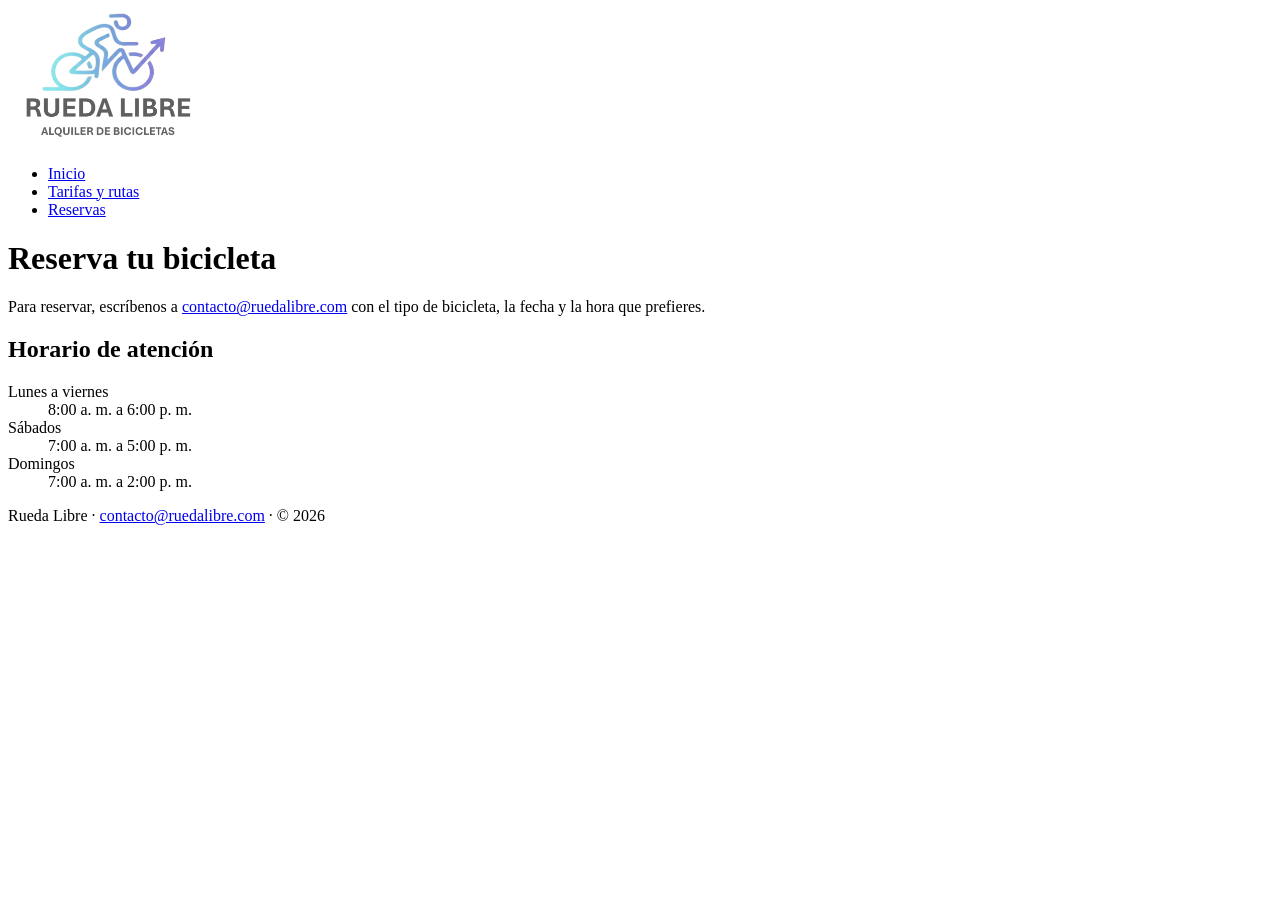
==== paginas/reservas.html @ f23b6e01 "feat: Se ajusta el contenido a semantico" ====
<!DOCTYPE html>
<html lang="en">

<head>
    <meta charset="UTF-8">
    <meta name="viewport" content="width=device-width, initial-scale=1.0">
    <title>Document</title>
</head>

<body>
    <nav>
        <img src="../img/LOGOPRINCIPAL.png" style="width: 200px;" alt="">
        <ul>
            <li><a href="../index.html">Inicio</a></li>
            <li><a href="tarifas.html">Tarifas y rutas</a></li>
            <li><a href="reservas.html">Reservas</a></li>
        </ul>
    </nav>
    <main>
        <h1>Reserva tu bicicleta</h1>
        <p>
            Para reservar, escríbenos a
            <a href="contacto@ruedalibre.com">contacto@ruedalibre.com</a>
            con el tipo de bicicleta, la fecha y la hora que prefieres.
        </p>

        <h2>Horario de atención</h2>
        <dl>
            <dt>Lunes a viernes</dt>
            <dd>8:00 a. m. a 6:00 p. m.</dd>

            <dt>Sábados</dt>
            <dd>7:00 a. m. a 5:00 p. m.</dd>

            <dt>Domingos</dt>
            <dd>7:00 a. m. a 2:00 p. m.</dd>
        </dl>
    </main>

    <footer>
        <p>Rueda Libre · <a href="contacto@ruedalibre.com">contacto@ruedalibre.com</a> · © 2026</p>
    </footer>
</body>

</html>
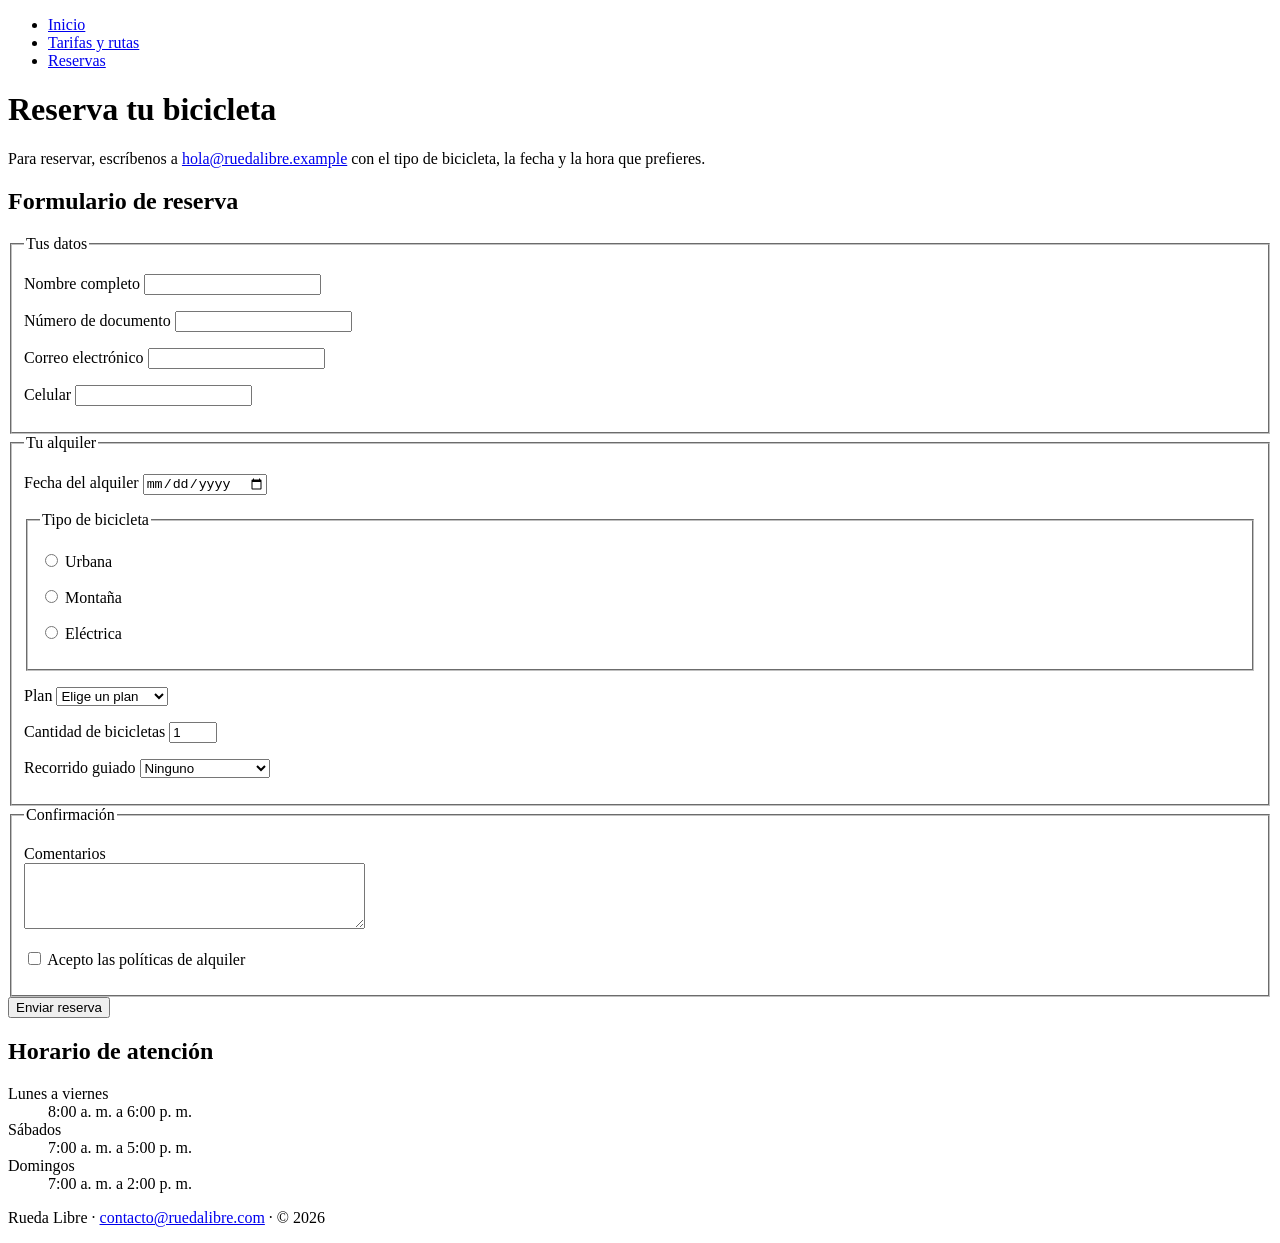
==== commit 91a1fade: "Se crea formulario de reserva" ====
--- a/paginas/reservas.html
+++ b/paginas/reservas.html
@@ -1,28 +1,129 @@
 <!DOCTYPE html>
-<html lang="en">
+<html lang="es">
 
 <head>
     <meta charset="UTF-8">
     <meta name="viewport" content="width=device-width, initial-scale=1.0">
-    <title>Document</title>
+    <meta name="description"
+        content="Reserva tu bicicleta en Rueda Libre. Escríbenos por correo y consulta nuestro horario de atención.">
+    <title>Reservas | Rueda Libre</title>
 </head>
 
 <body>
+
     <nav>
-        <img src="../img/LOGOPRINCIPAL.png" style="width: 200px;" alt="">
         <ul>
             <li><a href="../index.html">Inicio</a></li>
             <li><a href="tarifas.html">Tarifas y rutas</a></li>
             <li><a href="reservas.html">Reservas</a></li>
         </ul>
     </nav>
+
     <main>
         <h1>Reserva tu bicicleta</h1>
         <p>
             Para reservar, escríbenos a
-            <a href="contacto@ruedalibre.com">contacto@ruedalibre.com</a>
+            <a href="mailto:hola@ruedalibre.example">hola@ruedalibre.example</a>
             con el tipo de bicicleta, la fecha y la hora que prefieres.
         </p>
+
+        <section id="formulario">
+            <h2>Formulario de reserva</h2>
+
+            <form action="#" method="post">
+
+                <fieldset>
+                    <legend>Tus datos</legend>
+
+                    <p>
+                        <label for="nombre">Nombre completo</label>
+                        <input type="text" id="nombre" name="nombre" required>
+                    </p>
+
+                    <p>
+                        <label for="documento">Número de documento</label>
+                        <input type="text" id="documento" name="documento" required>
+                    </p>
+
+                    <p>
+                        <label for="correo">Correo electrónico</label>
+                        <input type="email" id="correo" name="correo" required>
+                    </p>
+
+                    <p>
+                        <label for="celular">Celular</label>
+                        <input type="tel" id="celular" name="celular" required>
+                    </p>
+                </fieldset>
+
+                <fieldset>
+                    <legend>Tu alquiler</legend>
+
+                    <p>
+                        <label for="fecha">Fecha del alquiler</label>
+                        <input type="date" id="fecha" name="fecha" required>
+                    </p>
+
+                    <fieldset>
+                        <legend>Tipo de bicicleta</legend>
+                        <p>
+                            <input type="radio" id="tipo-urbana" name="tipo_bicicleta" value="urbana" required>
+                            <label for="tipo-urbana">Urbana</label>
+                        </p>
+                        <p>
+                            <input type="radio" id="tipo-montana" name="tipo_bicicleta" value="montana">
+                            <label for="tipo-montana">Montaña</label>
+                        </p>
+                        <p>
+                            <input type="radio" id="tipo-electrica" name="tipo_bicicleta" value="electrica">
+                            <label for="tipo-electrica">Eléctrica</label>
+                        </p>
+                    </fieldset>
+
+                    <p>
+                        <label for="plan">Plan</label>
+                        <select id="plan" name="plan" required>
+                            <option value="">Elige un plan</option>
+                            <option value="1-hora">1 hora</option>
+                            <option value="medio-dia">Medio día (4 h)</option>
+                            <option value="dia-completo">Día completo</option>
+                        </select>
+                    </p>
+
+                    <p>
+                        <label for="cantidad">Cantidad de bicicletas</label>
+                        <input type="number" id="cantidad" name="cantidad" min="1" max="10" value="1" required>
+                    </p>
+
+                    <p>
+                        <label for="recorrido">Recorrido guiado</label>
+                        <select id="recorrido" name="recorrido">
+                            <option value="ninguno">Ninguno</option>
+                            <option value="rio-y-parques">Río y Parques</option>
+                            <option value="sabores-de-barrio">Sabores de Barrio</option>
+                            <option value="reto-las-palmas">Reto Las Palmas</option>
+                        </select>
+                    </p>
+                </fieldset>
+
+                <fieldset>
+                    <legend>Confirmación</legend>
+
+                    <p>
+                        <label for="comentarios">Comentarios</label><br>
+                        <textarea id="comentarios" name="comentarios" rows="4" cols="40"></textarea>
+                    </p>
+
+                    <p>
+                        <input type="checkbox" id="politicas" name="politicas" value="aceptadas" required>
+                        <label for="politicas">Acepto las políticas de alquiler</label>
+                    </p>
+                </fieldset>
+
+                <button type="submit">Enviar reserva</button>
+
+            </form>
+        </section>
 
         <h2>Horario de atención</h2>
         <dl>
@@ -40,6 +141,9 @@
     <footer>
         <p>Rueda Libre · <a href="contacto@ruedalibre.com">contacto@ruedalibre.com</a> · © 2026</p>
     </footer>
+
 </body>
 
+</html>
+
 </html>
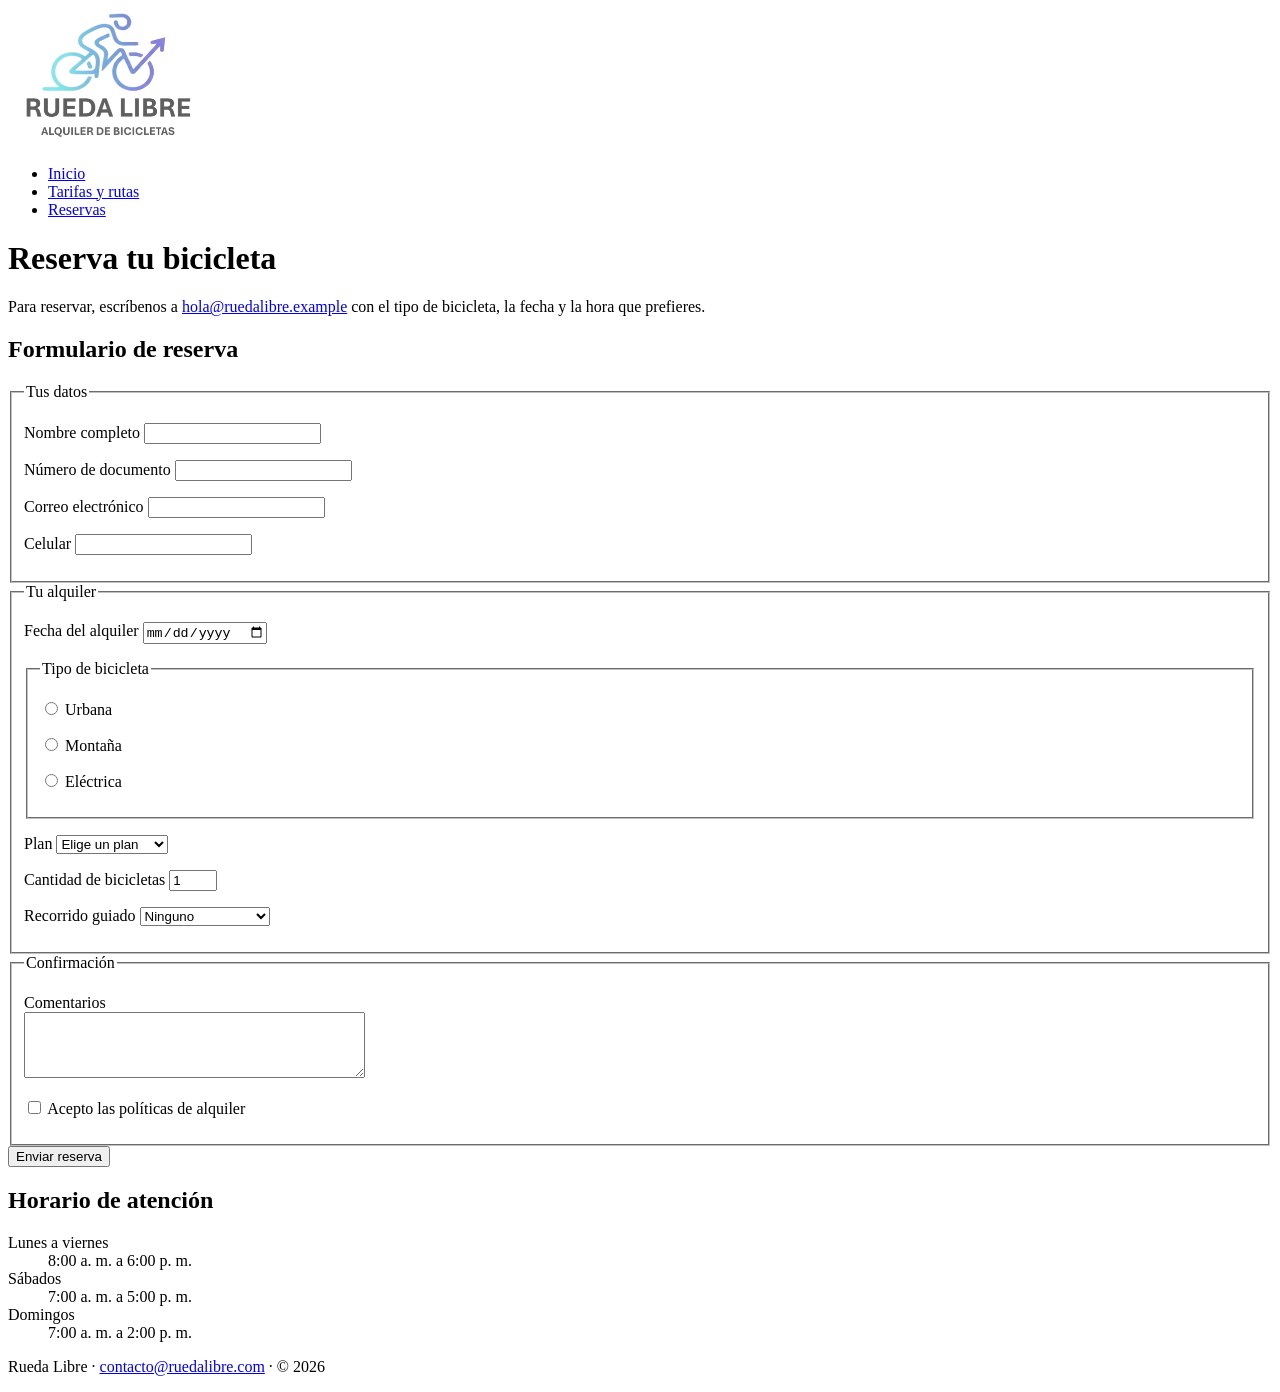
==== commit 9b11f5db: "fix: se acomoda logo en cada pagina" ====
--- a/paginas/reservas.html
+++ b/paginas/reservas.html
@@ -10,14 +10,17 @@
 </head>
 
 <body>
-
-    <nav>
+<header>
+    <img src="../img/LOGOPRINCIPAL.png" style="width: 200px;" alt="logo de rueda libre">
+     <nav>
         <ul>
             <li><a href="../index.html">Inicio</a></li>
             <li><a href="tarifas.html">Tarifas y rutas</a></li>
             <li><a href="reservas.html">Reservas</a></li>
         </ul>
     </nav>
+</header>
+   
 
     <main>
         <h1>Reserva tu bicicleta</h1>
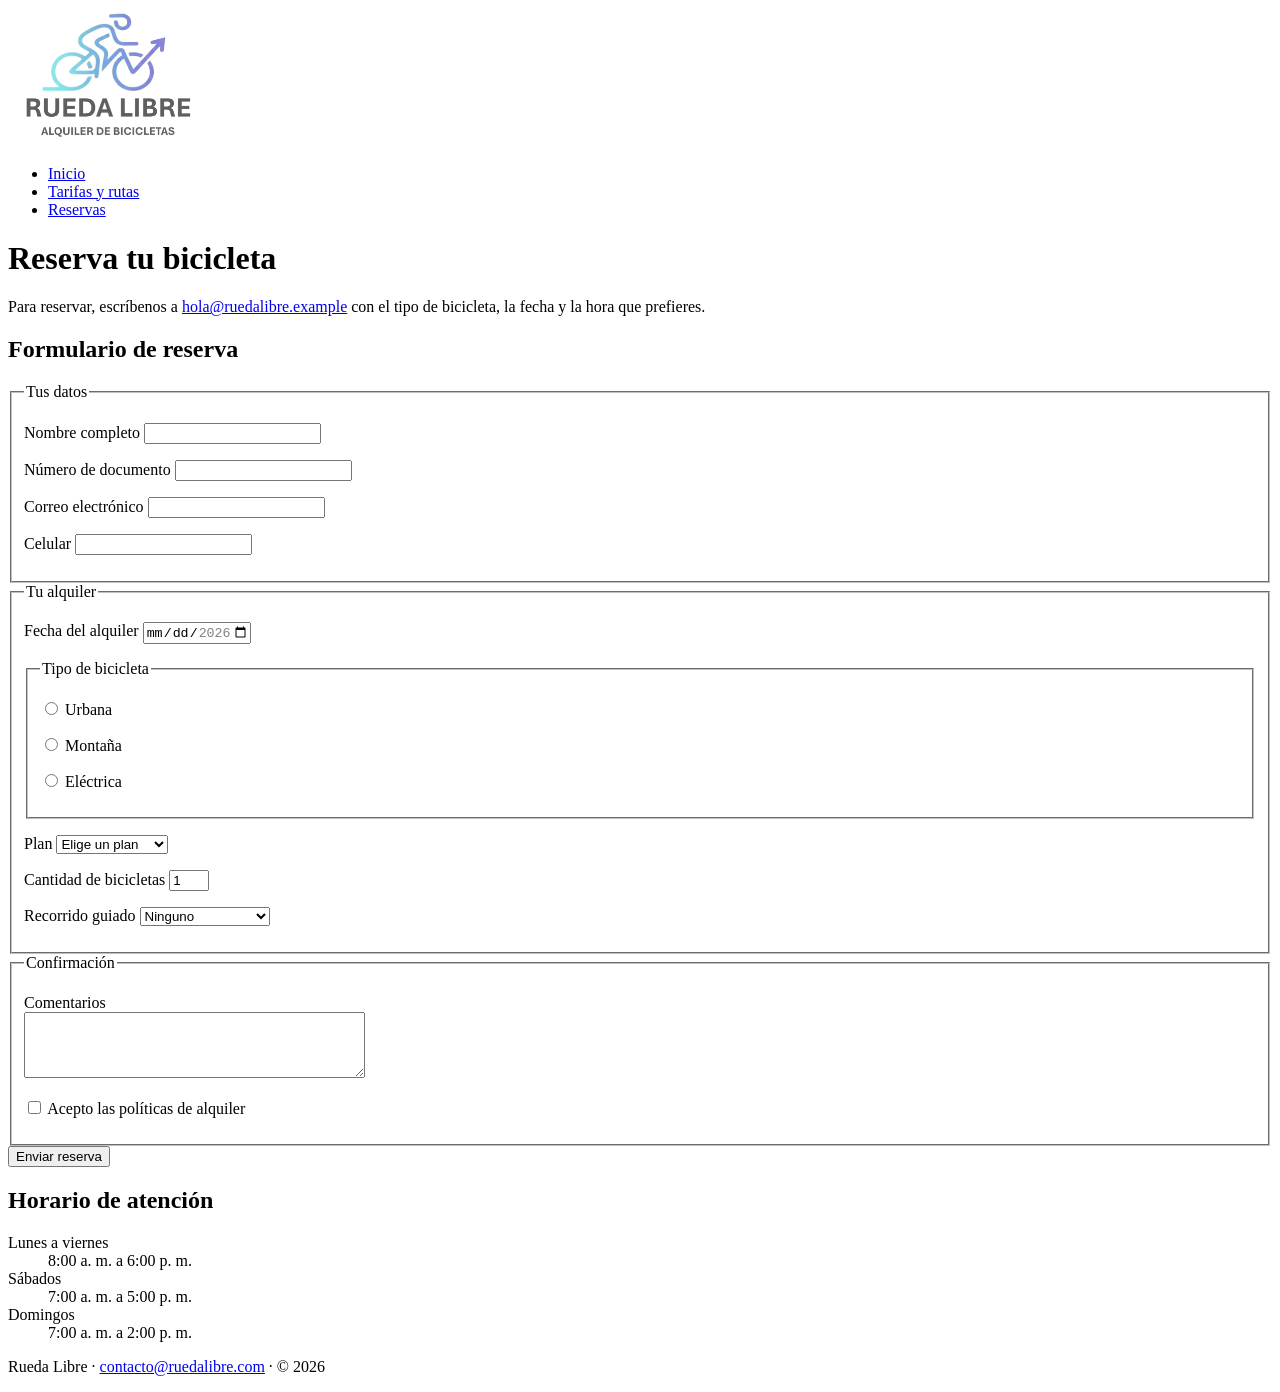
==== commit 9d65ce0d: "feat: se definen las reglas de los formularios" ====
--- a/paginas/reservas.html
+++ b/paginas/reservas.html
@@ -10,17 +10,17 @@
 </head>
 
 <body>
-<header>
-    <img src="../img/LOGOPRINCIPAL.png" style="width: 200px;" alt="logo de rueda libre">
-     <nav>
-        <ul>
-            <li><a href="../index.html">Inicio</a></li>
-            <li><a href="tarifas.html">Tarifas y rutas</a></li>
-            <li><a href="reservas.html">Reservas</a></li>
-        </ul>
-    </nav>
-</header>
-   
+    <header>
+        <img src="../img/LOGOPRINCIPAL.png" style="width: 200px;" alt="logo de rueda libre">
+        <nav>
+            <ul>
+                <li><a href="../index.html">Inicio</a></li>
+                <li><a href="tarifas.html">Tarifas y rutas</a></li>
+                <li><a href="reservas.html">Reservas</a></li>
+            </ul>
+        </nav>
+    </header>
+
 
     <main>
         <h1>Reserva tu bicicleta</h1>
@@ -40,12 +40,14 @@
 
                     <p>
                         <label for="nombre">Nombre completo</label>
-                        <input type="text" id="nombre" name="nombre" required>
+                        <input type="text" id="nombre" name="nombre" required minlength="3"
+                            title="Escribe tu nombre completo (mínimo 3 caracteres)">
                     </p>
 
                     <p>
                         <label for="documento">Número de documento</label>
-                        <input type="text" id="documento" name="documento" required>
+                        <input type="text" id="documento" name="documento" required inputmode="numeric"
+                            pattern="[0-9]{6,10}" title="Solo números, entre 6 y 10 dígitos. Ejemplo: 1234567890">
                     </p>
 
                     <p>
@@ -55,7 +57,8 @@
 
                     <p>
                         <label for="celular">Celular</label>
-                        <input type="tel" id="celular" name="celular" required>
+                        <input type="tel" id="celular" name="celular" required pattern="3[0-9]{9}"
+                            title="10 dígitos y debe empezar por 3. Ejemplo: 3001234567">
                     </p>
                 </fieldset>
 
@@ -64,7 +67,7 @@
 
                     <p>
                         <label for="fecha">Fecha del alquiler</label>
-                        <input type="date" id="fecha" name="fecha" required>
+                        <input type="date" id="fecha" name="fecha" required min="2026-11-01" max="2026-12-31">
                     </p>
 
                     <fieldset>
@@ -95,7 +98,7 @@
 
                     <p>
                         <label for="cantidad">Cantidad de bicicletas</label>
-                        <input type="number" id="cantidad" name="cantidad" min="1" max="10" value="1" required>
+                        <input type="number" id="cantidad" name="cantidad" min="1" max="6" value="1" required>
                     </p>
 
                     <p>
@@ -114,7 +117,7 @@
 
                     <p>
                         <label for="comentarios">Comentarios</label><br>
-                        <textarea id="comentarios" name="comentarios" rows="4" cols="40"></textarea>
+                        <textarea id="comentarios" name="comentarios" rows="4" cols="40" maxlength="300"></textarea>
                     </p>
 
                     <p>
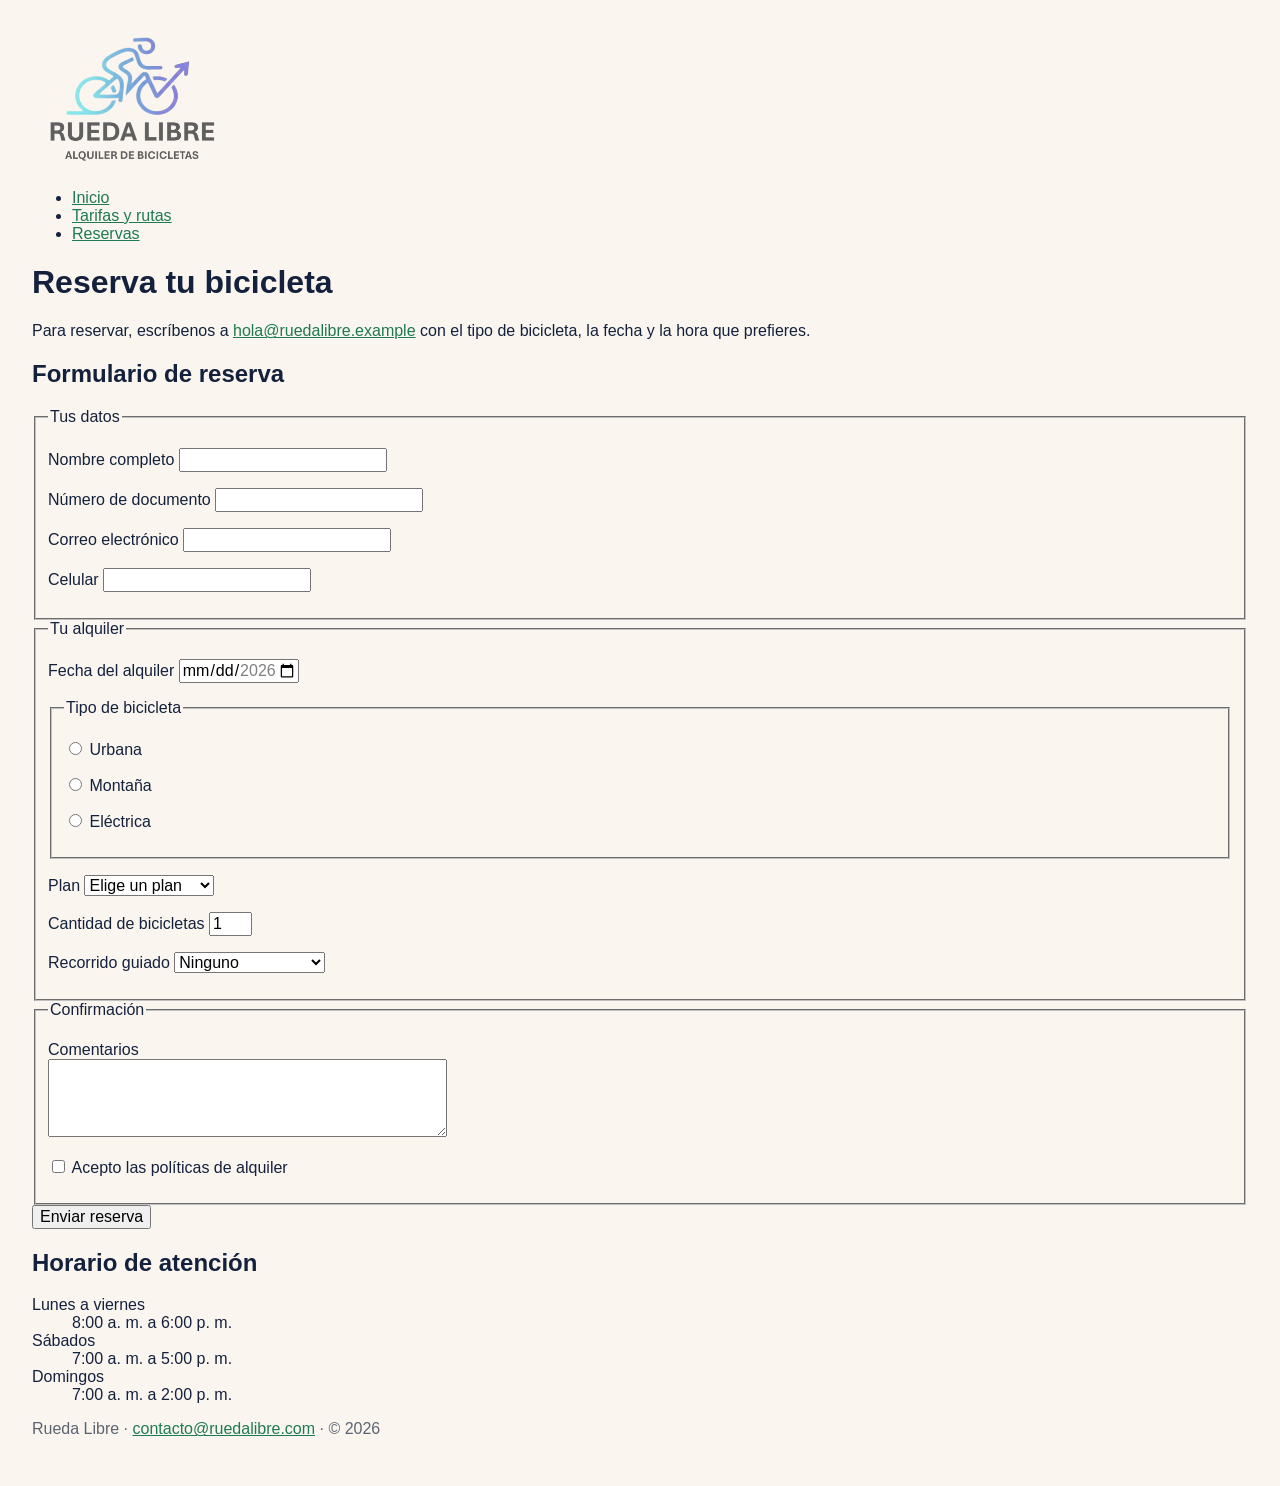
==== commit 93dd8046: "style: identidad rueda libre" ====
--- a/paginas/reservas.html
+++ b/paginas/reservas.html
@@ -6,6 +6,7 @@
     <meta name="viewport" content="width=device-width, initial-scale=1.0">
     <meta name="description"
         content="Reserva tu bicicleta en Rueda Libre. Escríbenos por correo y consulta nuestro horario de atención.">
+        <link rel="stylesheet" href="../css/style.css">
     <title>Reservas | Rueda Libre</title>
 </head>
 
@@ -26,7 +27,7 @@
         <h1>Reserva tu bicicleta</h1>
         <p>
             Para reservar, escríbenos a
-            <a href="mailto:hola@ruedalibre.example">hola@ruedalibre.example</a>
+            <a href="contacto@ruedalibre.example">hola@ruedalibre.example</a>
             con el tipo de bicicleta, la fecha y la hora que prefieres.
         </p>
 
--- a/css/style.css
+++ b/css/style.css
@@ -0,0 +1,59 @@
+/* Rueda Libre – hoja de estilos principal */
+
+:root {
+  /* Colores de marca */
+  --color-verde-ruta: #1E7A4F;
+  --color-naranja-pedal: #F39A2B;
+  --color-azul-noche: #14213D;
+  --color-crema: #FAF6EF;
+  --color-gris-asfalto: #5B6470;
+
+  /* Tipografías (con respaldo) */
+  --fuente-titulos: "Montserrat", Arial, sans-serif;
+  --fuente-texto: "Open Sans", Arial, sans-serif;
+
+  /* Escala de espaciado */
+  --espacio-1: 0.5rem;
+  --espacio-2: 1rem;
+  --espacio-3: 1.5rem;
+  --espacio-4: 2.5rem;
+}
+
+/* El cuerpo define fuente, color y fondo; el resto lo hereda */
+body {
+  font-family: var(--fuente-texto);
+  font-weight: 400;
+  color: var(--color-azul-noche);
+  background-color: var(--color-crema);
+  padding: var(--espacio-3);
+}
+
+/* Todos los encabezados con un solo selector agrupado */
+h1, h2, h3, h4, h5, h6 {
+  font-family: var(--fuente-titulos);
+  font-weight: 700;
+}
+
+strong {
+  font-weight: 600;
+}
+
+/* Enlaces: Verde Ruta sobre Crema (4.93:1), siempre subrayados */
+a {
+  color: var(--color-verde-ruta);
+  text-decoration: underline;
+}
+
+/* Texto secundario: Gris Asfalto sobre Crema (5.57:1) */
+small,
+footer {
+  color: var(--color-gris-asfalto);
+}
+
+/* Los controles del formulario no heredan la fuente por defecto */
+button,
+input,
+select,
+textarea {
+  font: inherit;
+}
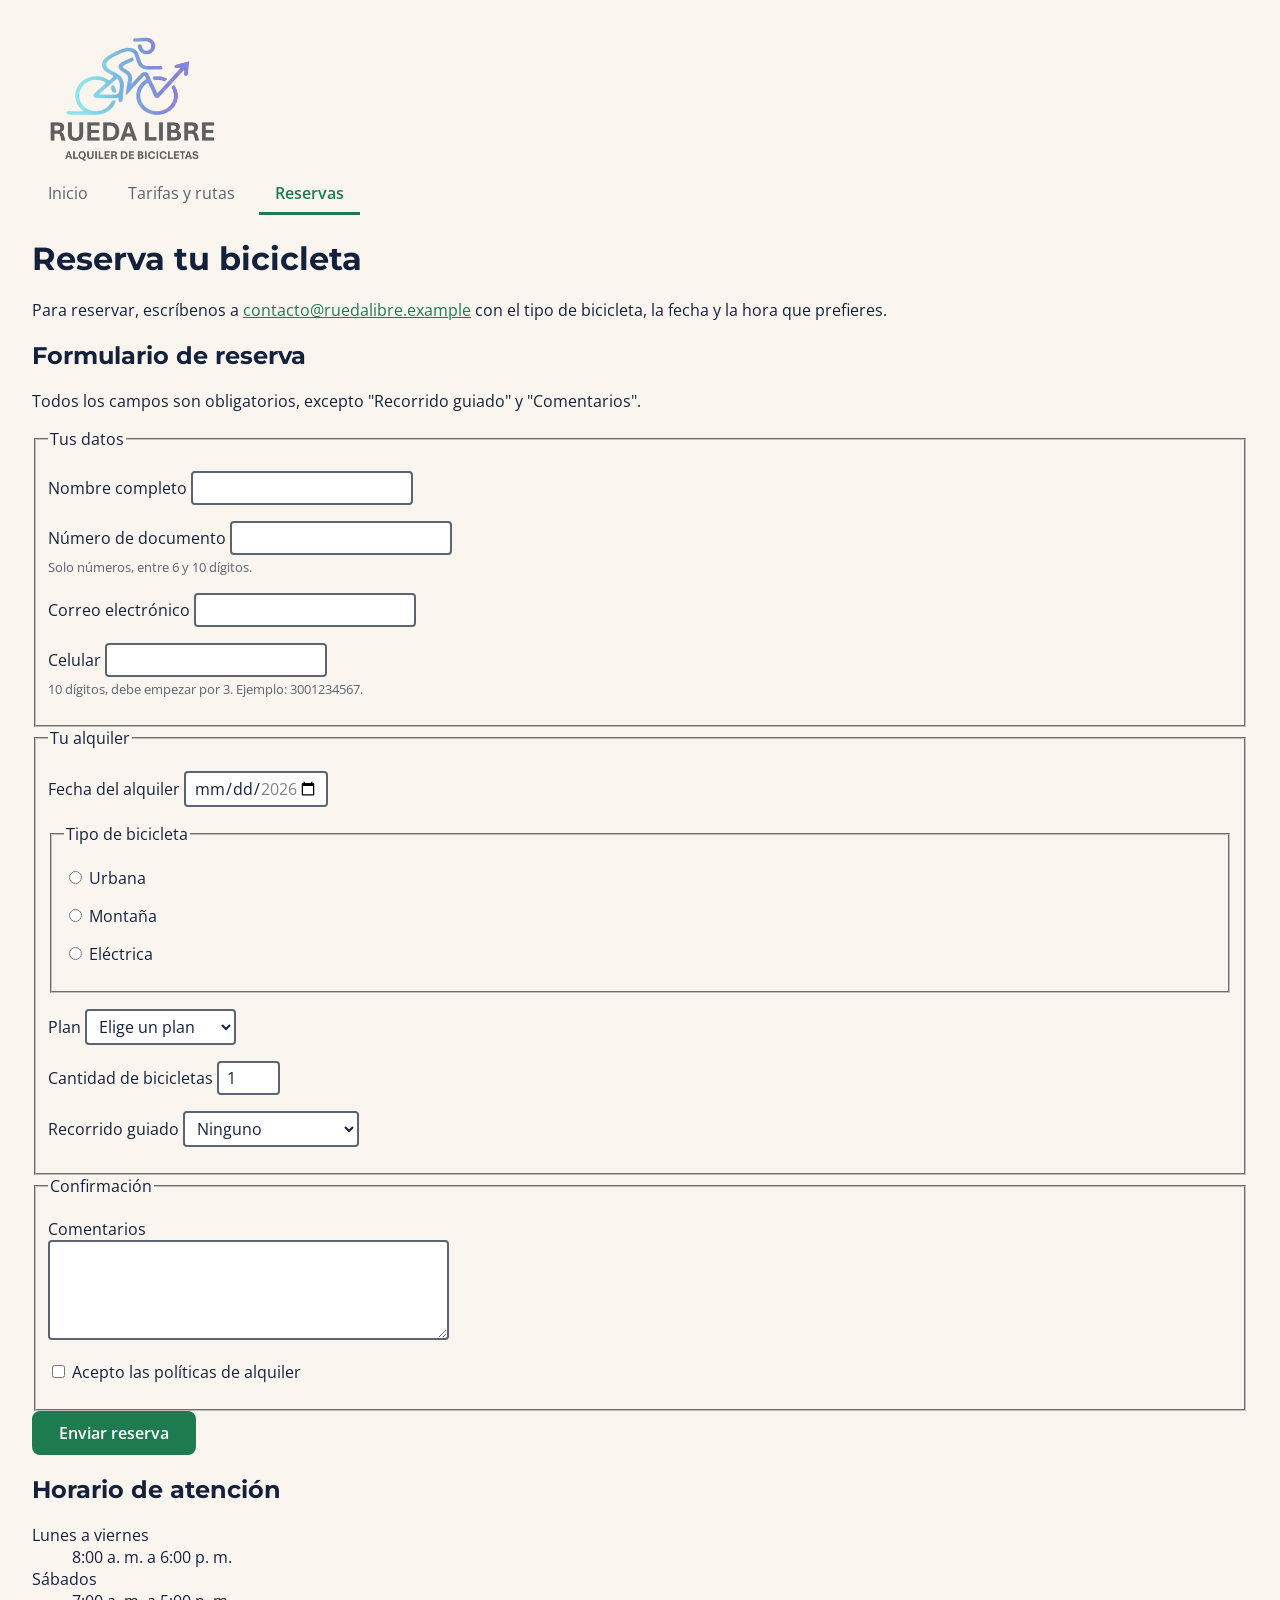
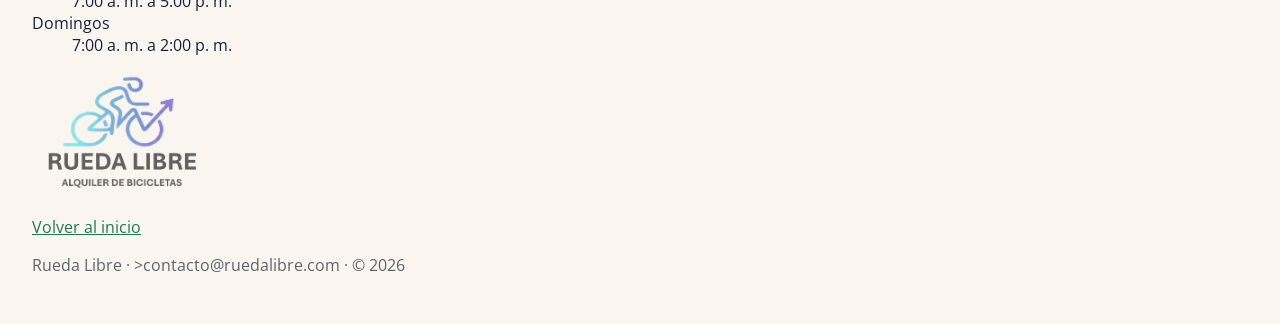
==== commit 5e10b94c: "feat: navegacion con estados y sin conflictos" ====
--- a/paginas/reservas.html
+++ b/paginas/reservas.html
@@ -6,33 +6,38 @@
     <meta name="viewport" content="width=device-width, initial-scale=1.0">
     <meta name="description"
         content="Reserva tu bicicleta en Rueda Libre. Escríbenos por correo y consulta nuestro horario de atención.">
-        <link rel="stylesheet" href="../css/style.css">
     <title>Reservas | Rueda Libre</title>
+    <link rel="preconnect" href="https://fonts.googleapis.com">
+    <link rel="preconnect" href="https://fonts.gstatic.com" crossorigin>
+    <link href="https://fonts.googleapis.com/css2?family=Montserrat:wght@700&family=Open+Sans:wght@400;600&display=swap"
+        rel="stylesheet">
+    <link rel="stylesheet" href="../style/style.css">
 </head>
 
 <body>
-    <header>
-        <img src="../img/LOGOPRINCIPAL.png" style="width: 200px;" alt="logo de rueda libre">
-        <nav>
-            <ul>
-                <li><a href="../index.html">Inicio</a></li>
-                <li><a href="tarifas.html">Tarifas y rutas</a></li>
-                <li><a href="reservas.html">Reservas</a></li>
-            </ul>
-        </nav>
-    </header>
+    <a href="../index.html" aria-label="Rueda Libre, ir al inicio">
+        <img src="../img/LOGOPRINCIPAL.png" style="width: 200px;" alt="logo Rueda Libre">
+    </a>
 
+    <nav aria-label="Menú principal">
+        <ul id="menu">
+            <li><a href="../index.html">Inicio</a></li>
+            <li><a href="tarifas.html">Tarifas y rutas</a></li>
+            <li><a href="reservas.html" class="activo" aria-current="page">Reservas</a></li>
+        </ul>
+    </nav>
 
-    <main>
+    <main id="contenido">
         <h1>Reserva tu bicicleta</h1>
         <p>
             Para reservar, escríbenos a
-            <a href="contacto@ruedalibre.example">hola@ruedalibre.example</a>
+            <a href="mailto:contacto@ruedalibre.example">contacto@ruedalibre.example</a>
             con el tipo de bicicleta, la fecha y la hora que prefieres.
         </p>
 
         <section id="formulario">
             <h2>Formulario de reserva</h2>
+            <p>Todos los campos son obligatorios, excepto "Recorrido guiado" y "Comentarios".</p>
 
             <form action="#" method="post">
 
@@ -41,25 +46,29 @@
 
                     <p>
                         <label for="nombre">Nombre completo</label>
-                        <input type="text" id="nombre" name="nombre" required minlength="3"
+                        <input type="text" id="nombre" name="nombre" required minlength="3" autocomplete="name"
                             title="Escribe tu nombre completo (mínimo 3 caracteres)">
                     </p>
 
                     <p>
                         <label for="documento">Número de documento</label>
                         <input type="text" id="documento" name="documento" required inputmode="numeric"
-                            pattern="[0-9]{6,10}" title="Solo números, entre 6 y 10 dígitos. Ejemplo: 1234567890">
+                            pattern="[0-9]{6,10}" aria-describedby="ayuda-documento"
+                            title="Solo números, entre 6 y 10 dígitos. Ejemplo: 1234567890">
+                        <br><small id="ayuda-documento">Solo números, entre 6 y 10 dígitos.</small>
                     </p>
 
                     <p>
                         <label for="correo">Correo electrónico</label>
-                        <input type="email" id="correo" name="correo" required>
+                        <input type="email" id="correo" name="correo" required autocomplete="email">
                     </p>
 
                     <p>
                         <label for="celular">Celular</label>
-                        <input type="tel" id="celular" name="celular" required pattern="3[0-9]{9}"
+                        <input type="tel" id="celular" name="celular" required pattern="3[0-9]{9}" autocomplete="tel"
+                            aria-describedby="ayuda-celular"
                             title="10 dígitos y debe empezar por 3. Ejemplo: 3001234567">
+                        <br><small id="ayuda-celular">10 dígitos, debe empezar por 3. Ejemplo: 3001234567.</small>
                     </p>
                 </fieldset>
 
@@ -127,7 +136,7 @@
                     </p>
                 </fieldset>
 
-                <button type="submit">Enviar reserva</button>
+                <button type="submit" class="boton">Enviar reserva</button>
 
             </form>
         </section>
@@ -146,11 +155,11 @@
     </main>
 
     <footer>
-        <p>Rueda Libre · <a href="contacto@ruedalibre.com">contacto@ruedalibre.com</a> · © 2026</p>
+        <img src="../img/LOGOPRINCIPAL.png" style="width: 180px;">
+        <p><a href="../index.html">Volver al inicio</a></p>
+        <p>Rueda Libre · >contacto@ruedalibre.com</a> · © 2026</p>
     </footer>
 
 </body>
 
-</html>
-
 </html>
--- a/style/style.css
+++ b/style/style.css
@@ -0,0 +1,175 @@
+/* Rueda Libre – hoja de estilos principal */
+
+:root {
+  /* Colores de marca */
+  --color-verde-ruta: #1E7A4F;
+  --color-naranja-pedal: #F39A2B;
+  --color-azul-noche: #14213D;
+  --color-crema: #FAF6EF;
+  --color-gris-asfalto: #5B6470;
+  --color-blanco: #FFFFFF; /* solo para texto sobre Verde Ruta y fondo de campos */
+
+  /* Tipografías (con respaldo) */
+  --fuente-titulos: "Montserrat", Arial, sans-serif;
+  --fuente-texto: "Open Sans", Arial, sans-serif;
+
+  /* Escala de espaciado */
+  --espacio-1: 0.5rem;
+  --espacio-2: 1rem;
+  --espacio-3: 1.5rem;
+  --espacio-4: 2.5rem;
+}
+
+/* El cuerpo define fuente, color y fondo; el resto lo hereda */
+body {
+  font-family: var(--fuente-texto);
+  font-weight: 400;
+  color: var(--color-azul-noche);
+  background-color: var(--color-crema);
+  padding: var(--espacio-3);
+}
+
+/* Todos los encabezados con un solo selector agrupado */
+h1, h2, h3, h4, h5, h6 {
+  font-family: var(--fuente-titulos);
+  font-weight: 700;
+}
+
+strong {
+  font-weight: 600;
+}
+
+/* Texto secundario: Gris Asfalto sobre Crema (5.57:1) */
+small,
+footer {
+  color: var(--color-gris-asfalto);
+}
+
+/* Los controles del formulario no heredan la fuente por defecto */
+button,
+input,
+select,
+textarea {
+  font: inherit;
+}
+
+/* ---------- Enlaces generales ---------- */
+
+/* Verde Ruta sobre Crema (4.93:1), siempre subrayados */
+a {
+  color: var(--color-verde-ruta);
+  text-decoration: underline;
+}
+
+/* Hover: Azul Noche sobre Crema (14.83:1) y subrayado más grueso */
+a:hover {
+  color: var(--color-azul-noche);
+  text-decoration-thickness: 3px;
+}
+
+/* Foco: contorno Azul Noche (14.83:1 contra el fondo Crema) */
+a:focus {
+  outline: 3px solid var(--color-azul-noche);
+  outline-offset: 2px;
+}
+
+/* ---------- Menú ---------- */
+
+#menu {
+  list-style: none;
+  display: flex;
+  flex-wrap: wrap;
+  gap: var(--espacio-1);
+  padding: 0;
+  margin: 0 0 var(--espacio-3);
+}
+
+/* Regla del compañero (con mis variables). Especificidad: (1,0,1) */
+#menu a {
+  color: var(--color-gris-asfalto); /* 5.57:1 sobre Crema */
+  display: inline-block;
+  padding: var(--espacio-1) var(--espacio-2);
+  text-decoration: none;
+  border-bottom: 3px solid transparent;
+}
+
+/* Regla del compañero, corregida.
+   Antes: ".activo" (0,1,0) perdía contra "#menu a" (1,0,1).
+   Ahora: "#menu a.activo" (1,1,1) gana, sin forzar nada. */
+#menu a.activo {
+  color: var(--color-verde-ruta); /* 4.93:1 sobre Crema */
+  font-weight: 600;
+  border-bottom-color: var(--color-verde-ruta);
+}
+
+/* Hover y foco: Azul Noche sobre Naranja Pedal (7.20:1).
+   Misma especificidad (1,1,1) que "#menu a.activo" y van después,
+   así que también se ven sobre el enlace de la página actual. */
+#menu a:hover,
+#menu a:focus {
+  background-color: var(--color-naranja-pedal);
+  color: var(--color-azul-noche);
+  border-bottom-color: var(--color-azul-noche);
+}
+
+#menu a:focus {
+  outline: 3px solid var(--color-azul-noche);
+  outline-offset: 2px;
+}
+
+/* ---------- Botón de llamada a la acción ---------- */
+
+.boton {
+  display: inline-block;
+  padding: var(--espacio-1) var(--espacio-3);
+  background-color: var(--color-verde-ruta);
+  color: var(--color-blanco); /* 5.31:1 sobre Verde Ruta */
+  border: 3px solid var(--color-verde-ruta);
+  border-radius: 0.5rem;
+  font-weight: 600;
+  text-decoration: none;
+  cursor: pointer;
+}
+
+/* Hover: fondo Azul Noche con texto blanco (15.97:1) */
+.boton:hover {
+  background-color: var(--color-azul-noche);
+  border-color: var(--color-azul-noche);
+  color: var(--color-blanco);
+}
+
+/* Foco: mismo fondo que hover + anillo exterior Azul Noche */
+.boton:focus {
+  background-color: var(--color-azul-noche);
+  border-color: var(--color-azul-noche);
+  color: var(--color-blanco);
+  outline: 3px solid var(--color-azul-noche);
+  outline-offset: 3px;
+}
+
+/* ---------- Campos del formulario ---------- */
+
+input,
+select,
+textarea {
+  background-color: var(--color-blanco);
+  color: var(--color-azul-noche); /* sobre blanco */
+  border: 2px solid var(--color-gris-asfalto);
+  border-radius: 0.25rem;
+  padding: 0.25rem var(--espacio-1);
+}
+
+input:hover,
+select:hover,
+textarea:hover {
+  border-color: var(--color-azul-noche);
+}
+
+/* Foco: el contorno se reemplaza por uno más grueso y visible */
+input:focus,
+select:focus,
+textarea:focus {
+  border-color: var(--color-azul-noche);
+  outline: 3px solid var(--color-azul-noche);
+  outline-offset: 2px;
+}
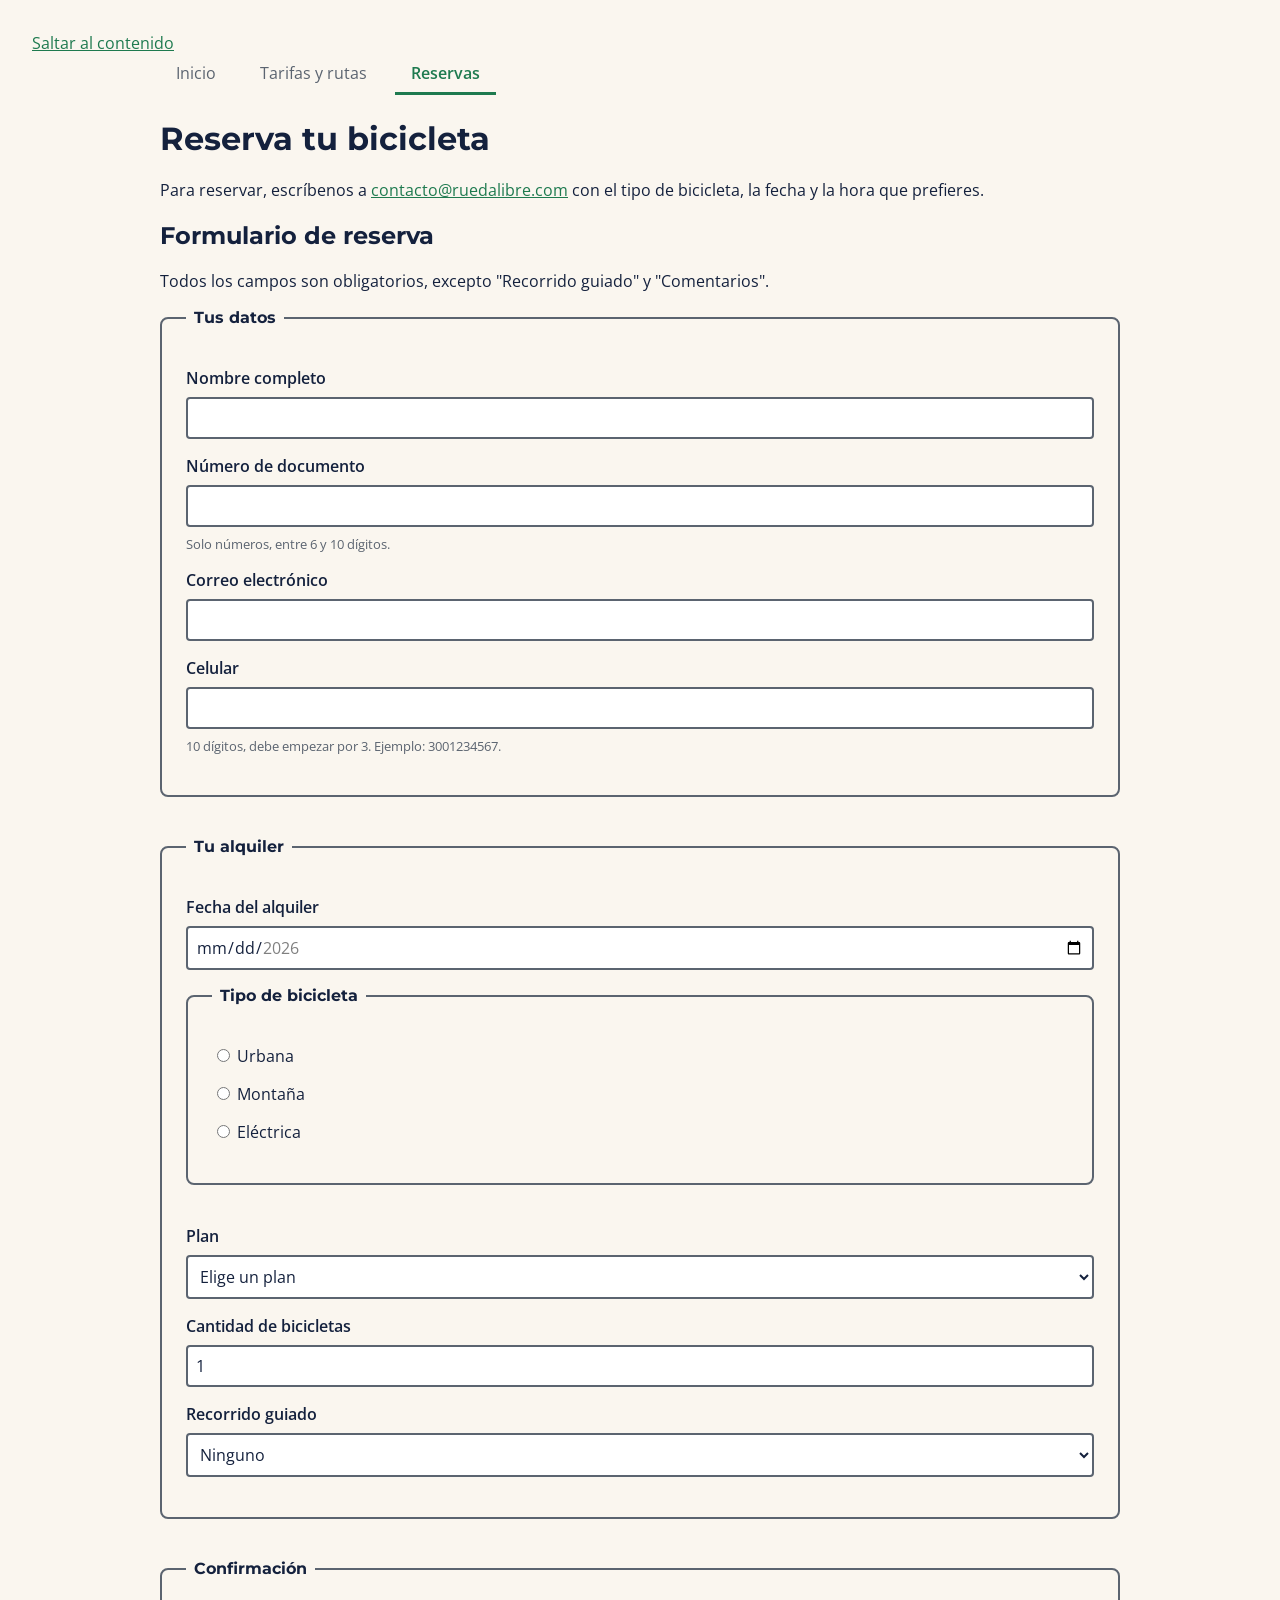
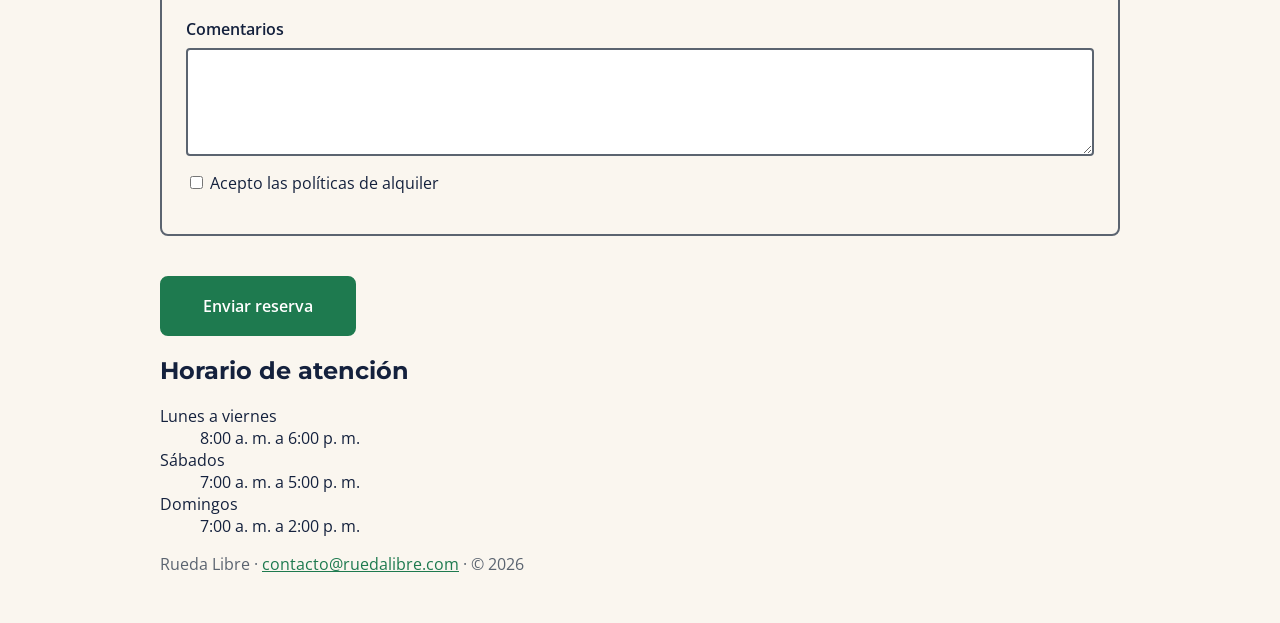
==== commit 948d0c3a: "style: modelo de caja en tarjetas, tablas y formulario" ====
--- a/paginas/reservas.html
+++ b/paginas/reservas.html
@@ -15,9 +15,8 @@
 </head>
 
 <body>
-    <a href="../index.html" aria-label="Rueda Libre, ir al inicio">
-        <img src="../img/LOGOPRINCIPAL.png" style="width: 200px;" alt="logo Rueda Libre">
-    </a>
+
+    <a href="#contenido">Saltar al contenido</a>
 
     <nav aria-label="Menú principal">
         <ul id="menu">
@@ -31,7 +30,7 @@
         <h1>Reserva tu bicicleta</h1>
         <p>
             Para reservar, escríbenos a
-            <a href="mailto:contacto@ruedalibre.example">contacto@ruedalibre.example</a>
+            <a href="mailto:contacto@ruedalibre.com">contacto@ruedalibre.com</a>
             con el tipo de bicicleta, la fecha y la hora que prefieres.
         </p>
 
@@ -44,38 +43,38 @@
                 <fieldset>
                     <legend>Tus datos</legend>
 
-                    <p>
+                    <p class="campo">
                         <label for="nombre">Nombre completo</label>
                         <input type="text" id="nombre" name="nombre" required minlength="3" autocomplete="name"
                             title="Escribe tu nombre completo (mínimo 3 caracteres)">
                     </p>
 
-                    <p>
+                    <p class="campo">
                         <label for="documento">Número de documento</label>
                         <input type="text" id="documento" name="documento" required inputmode="numeric"
                             pattern="[0-9]{6,10}" aria-describedby="ayuda-documento"
                             title="Solo números, entre 6 y 10 dígitos. Ejemplo: 1234567890">
-                        <br><small id="ayuda-documento">Solo números, entre 6 y 10 dígitos.</small>
+                        <small id="ayuda-documento">Solo números, entre 6 y 10 dígitos.</small>
                     </p>
 
-                    <p>
+                    <p class="campo">
                         <label for="correo">Correo electrónico</label>
                         <input type="email" id="correo" name="correo" required autocomplete="email">
                     </p>
 
-                    <p>
+                    <p class="campo">
                         <label for="celular">Celular</label>
                         <input type="tel" id="celular" name="celular" required pattern="3[0-9]{9}" autocomplete="tel"
                             aria-describedby="ayuda-celular"
                             title="10 dígitos y debe empezar por 3. Ejemplo: 3001234567">
-                        <br><small id="ayuda-celular">10 dígitos, debe empezar por 3. Ejemplo: 3001234567.</small>
+                        <small id="ayuda-celular">10 dígitos, debe empezar por 3. Ejemplo: 3001234567.</small>
                     </p>
                 </fieldset>
 
                 <fieldset>
                     <legend>Tu alquiler</legend>
 
-                    <p>
+                    <p class="campo">
                         <label for="fecha">Fecha del alquiler</label>
                         <input type="date" id="fecha" name="fecha" required min="2026-11-01" max="2026-12-31">
                     </p>
@@ -96,7 +95,7 @@
                         </p>
                     </fieldset>
 
-                    <p>
+                    <p class="campo">
                         <label for="plan">Plan</label>
                         <select id="plan" name="plan" required>
                             <option value="">Elige un plan</option>
@@ -106,12 +105,12 @@
                         </select>
                     </p>
 
-                    <p>
+                    <p class="campo">
                         <label for="cantidad">Cantidad de bicicletas</label>
                         <input type="number" id="cantidad" name="cantidad" min="1" max="6" value="1" required>
                     </p>
 
-                    <p>
+                    <p class="campo">
                         <label for="recorrido">Recorrido guiado</label>
                         <select id="recorrido" name="recorrido">
                             <option value="ninguno">Ninguno</option>
@@ -125,8 +124,8 @@
                 <fieldset>
                     <legend>Confirmación</legend>
 
-                    <p>
-                        <label for="comentarios">Comentarios</label><br>
+                    <p class="campo">
+                        <label for="comentarios">Comentarios</label>
                         <textarea id="comentarios" name="comentarios" rows="4" cols="40" maxlength="300"></textarea>
                     </p>
 
@@ -155,9 +154,7 @@
     </main>
 
     <footer>
-        <img src="../img/LOGOPRINCIPAL.png" style="width: 180px;">
-        <p><a href="../index.html">Volver al inicio</a></p>
-        <p>Rueda Libre · >contacto@ruedalibre.com</a> · © 2026</p>
+        <p>Rueda Libre · <a href="mailto:contacto@ruedalibre.com">contacto@ruedalibre.com</a> · © 2026</p>
     </footer>
 
 </body>
--- a/style/style.css
+++ b/style/style.css
@@ -20,6 +20,13 @@
   --espacio-4: 2.5rem;
 }
 
+/* Modelo de caja: el ancho incluye relleno y borde en todos los elementos */
+*,
+*::before,
+*::after {
+  box-sizing: border-box;
+}
+
 /* El cuerpo define fuente, color y fondo; el resto lo hereda */
 body {
   font-family: var(--fuente-texto);
@@ -64,7 +71,7 @@
 /* Hover: Azul Noche sobre Crema (14.83:1) y subrayado más grueso */
 a:hover {
   color: var(--color-azul-noche);
-  text-decoration-thickness: 3px;
+  text-decoration-thickness: 0.2rem;
 }
 
 /* Foco: contorno Azul Noche (14.83:1 contra el fondo Crema) */
@@ -77,11 +84,15 @@
 
 #menu {
   list-style: none;
-  display: flex;
-  flex-wrap: wrap;
-  gap: var(--espacio-1);
   padding: 0;
   margin: 0 0 var(--espacio-3);
+}
+
+/* Las opciones en una fila: "inline-block" las pone una al lado de otra
+   (como "inline") pero deja usar relleno y márgenes (como "block") */
+#menu li {
+  display: inline-block;
+  margin-right: var(--espacio-1);
 }
 
 /* Regla del compañero (con mis variables). Especificidad: (1,0,1) */
@@ -156,7 +167,7 @@
   color: var(--color-azul-noche); /* sobre blanco */
   border: 2px solid var(--color-gris-asfalto);
   border-radius: 0.25rem;
-  padding: 0.25rem var(--espacio-1);
+  padding: var(--espacio-1);
 }
 
 input:hover,
@@ -172,4 +183,139 @@
   border-color: var(--color-azul-noche);
   outline: 3px solid var(--color-azul-noche);
   outline-offset: 2px;
+}
+
+/* ---------- Modelo de caja: contenedor, portada y tarjetas ---------- */
+
+/* Contenedor: ancho máximo en rem y centrado con márgenes automáticos.
+   También se aplica a menú, encabezado y pie para que todo quede alineado. */
+body > nav,
+body > header,
+body > main,
+body > footer {
+  max-width: 60rem;
+  margin-left: auto;
+  margin-right: auto;
+}
+
+/* Ninguna imagen se sale de su contenedor */
+img {
+  max-width: 100%;
+  height: auto;
+}
+
+/* Portada: altura mínima relativa al alto de la ventana */
+.portada {
+  min-height: 60vh;
+  margin-bottom: var(--espacio-4);
+}
+
+.portada img {
+  width: 100%;
+  max-height: 40vh;
+  object-fit: cover;
+}
+
+/* Tarjeta: relleno, borde, esquinas redondeadas y separación.
+   "width: 100%" + border-box = la tarjeta mide exactamente el ancho del contenedor */
+.tarjeta {
+  width: 100%;
+  padding: var(--espacio-3);
+  margin-bottom: var(--espacio-3);
+  background-color: var(--color-blanco);
+  border: 2px solid var(--color-gris-asfalto);
+  border-radius: 1rem;
+}
+
+.tarjeta h3 {
+  margin-top: 0;
+}
+
+.tarjeta > :last-child {
+  margin-bottom: 0;
+}
+
+/* La imagen ocupa todo el ancho de la tarjeta */
+.tarjeta img {
+    display: flex;
+    flex-direction: column;
+    align-items: center;
+    text-align: left;    
+}
+
+/* ---------- Tablas ---------- */
+
+/* En pantallas angostas la tabla se desplaza dentro de su caja
+   en vez de ensanchar toda la página */
+.tabla-contenedor {
+  overflow-x: auto;
+  margin-bottom: var(--espacio-4);
+}
+
+table {
+  width: 100%;
+  border-collapse: collapse;
+}
+
+caption {
+  padding: var(--espacio-1) 0;
+  font-weight: 600;
+  text-align: left;
+}
+
+th,
+td {
+  padding: var(--espacio-1) var(--espacio-2);
+  border: 1px solid var(--color-gris-asfalto);
+  text-align: left;
+}
+
+td {
+  background-color: var(--color-blanco);
+}
+
+/* Encabezado de columnas: Blanco sobre Azul Noche (15.97:1) */
+thead th {
+  background-color: var(--color-azul-noche);
+  color: var(--color-blanco);
+}
+
+/* ---------- Formulario ---------- */
+
+fieldset {
+  min-width: 0;
+  margin: 0 0 var(--espacio-4);
+  padding: var(--espacio-3);
+  border: 2px solid var(--color-gris-asfalto);
+  border-radius: 0.5rem;
+}
+
+legend {
+  padding: 0 var(--espacio-1);
+  font-family: var(--fuente-titulos);
+  font-weight: 700;
+}
+
+/* Cada campo: etiqueta arriba y control a todo el ancho */
+.campo label {
+  display: block;
+  margin-bottom: var(--espacio-1);
+  font-weight: 600;
+}
+
+.campo input,
+.campo select,
+.campo textarea {
+  display: block;
+  width: 100%;
+}
+
+.campo small {
+  display: block;
+  margin-top: var(--espacio-1);
+}
+
+/* Botón de envío con relleno generoso */
+form .boton {
+  padding: var(--espacio-2) var(--espacio-4);
 }
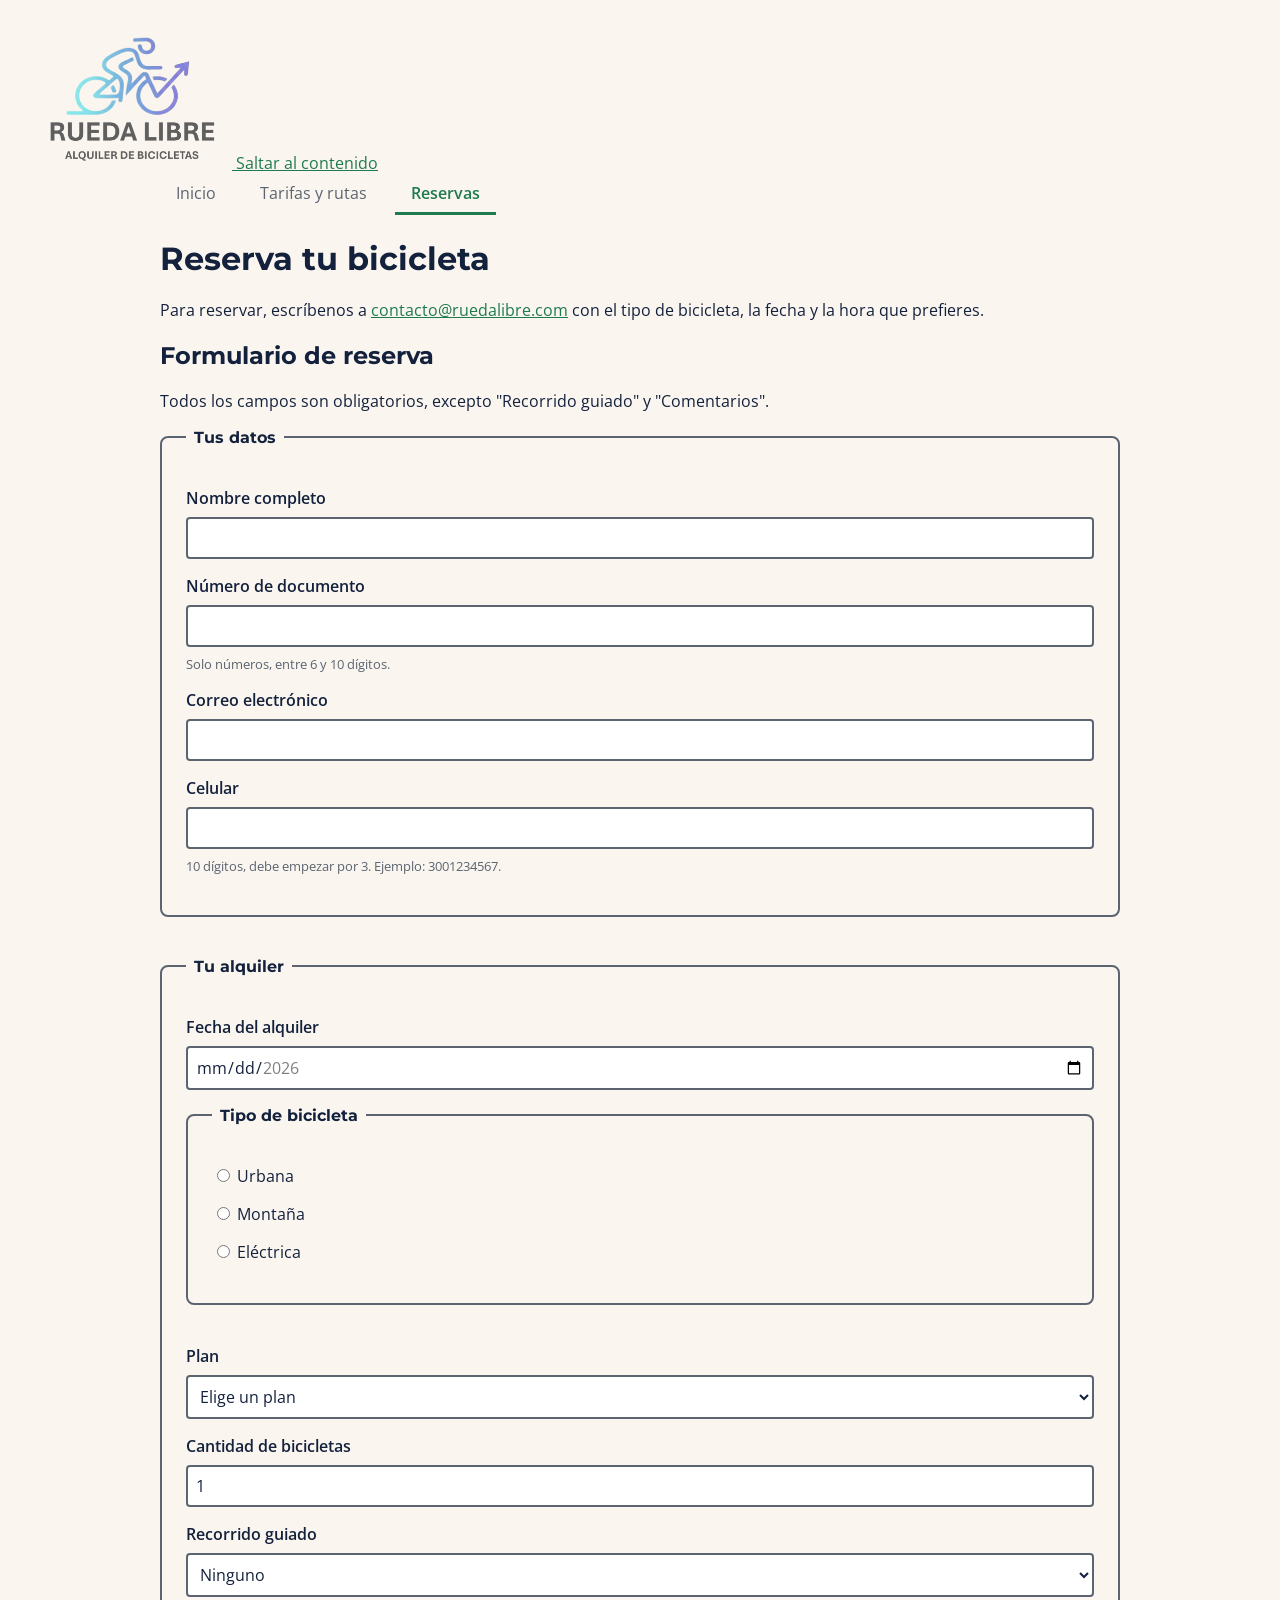
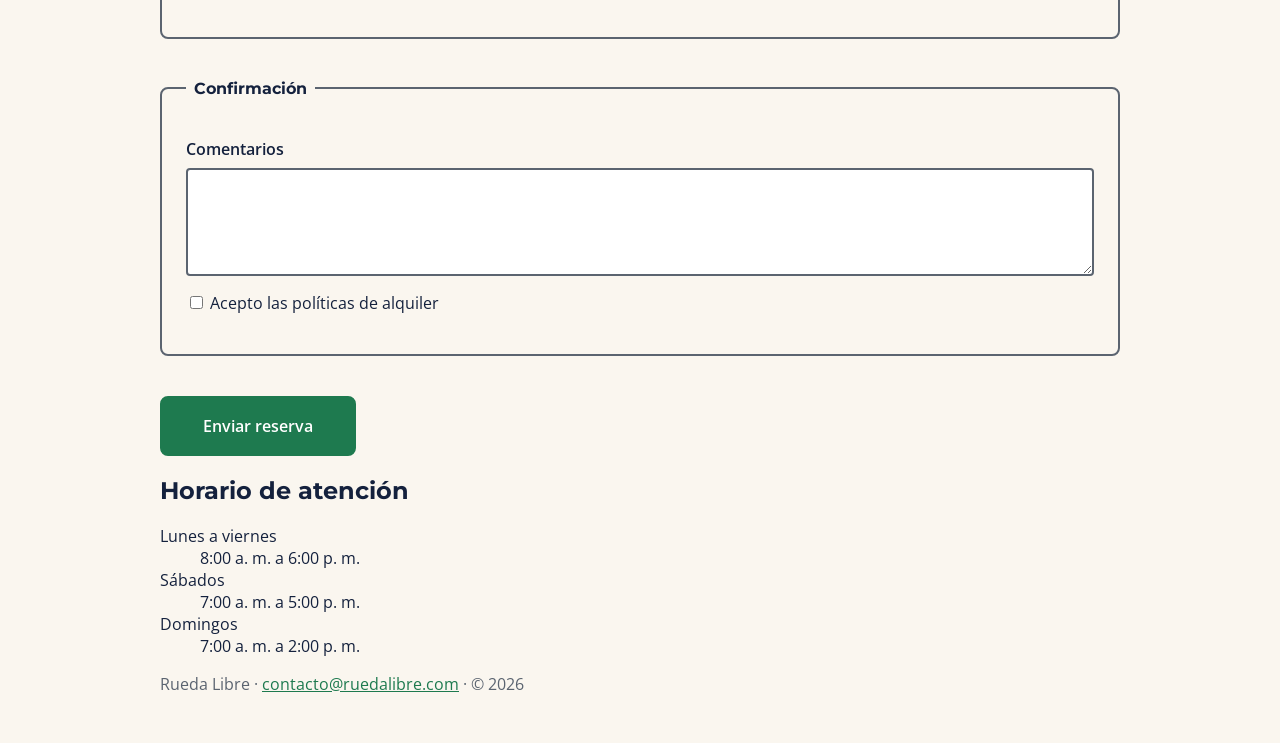
==== commit 85cba325: "feat: lanzamiento Rueda Libre V1.0" ====
--- a/paginas/reservas.html
+++ b/paginas/reservas.html
@@ -15,6 +15,8 @@
 </head>
 
 <body>
+        <a href="../index.html" aria-label="Rueda Libre, ir al inicio">
+        <img src="../img/LOGOPRINCIPAL.png" style="width: 200px;" alt="logo Rueda Libre">
 
     <a href="#contenido">Saltar al contenido</a>
 
